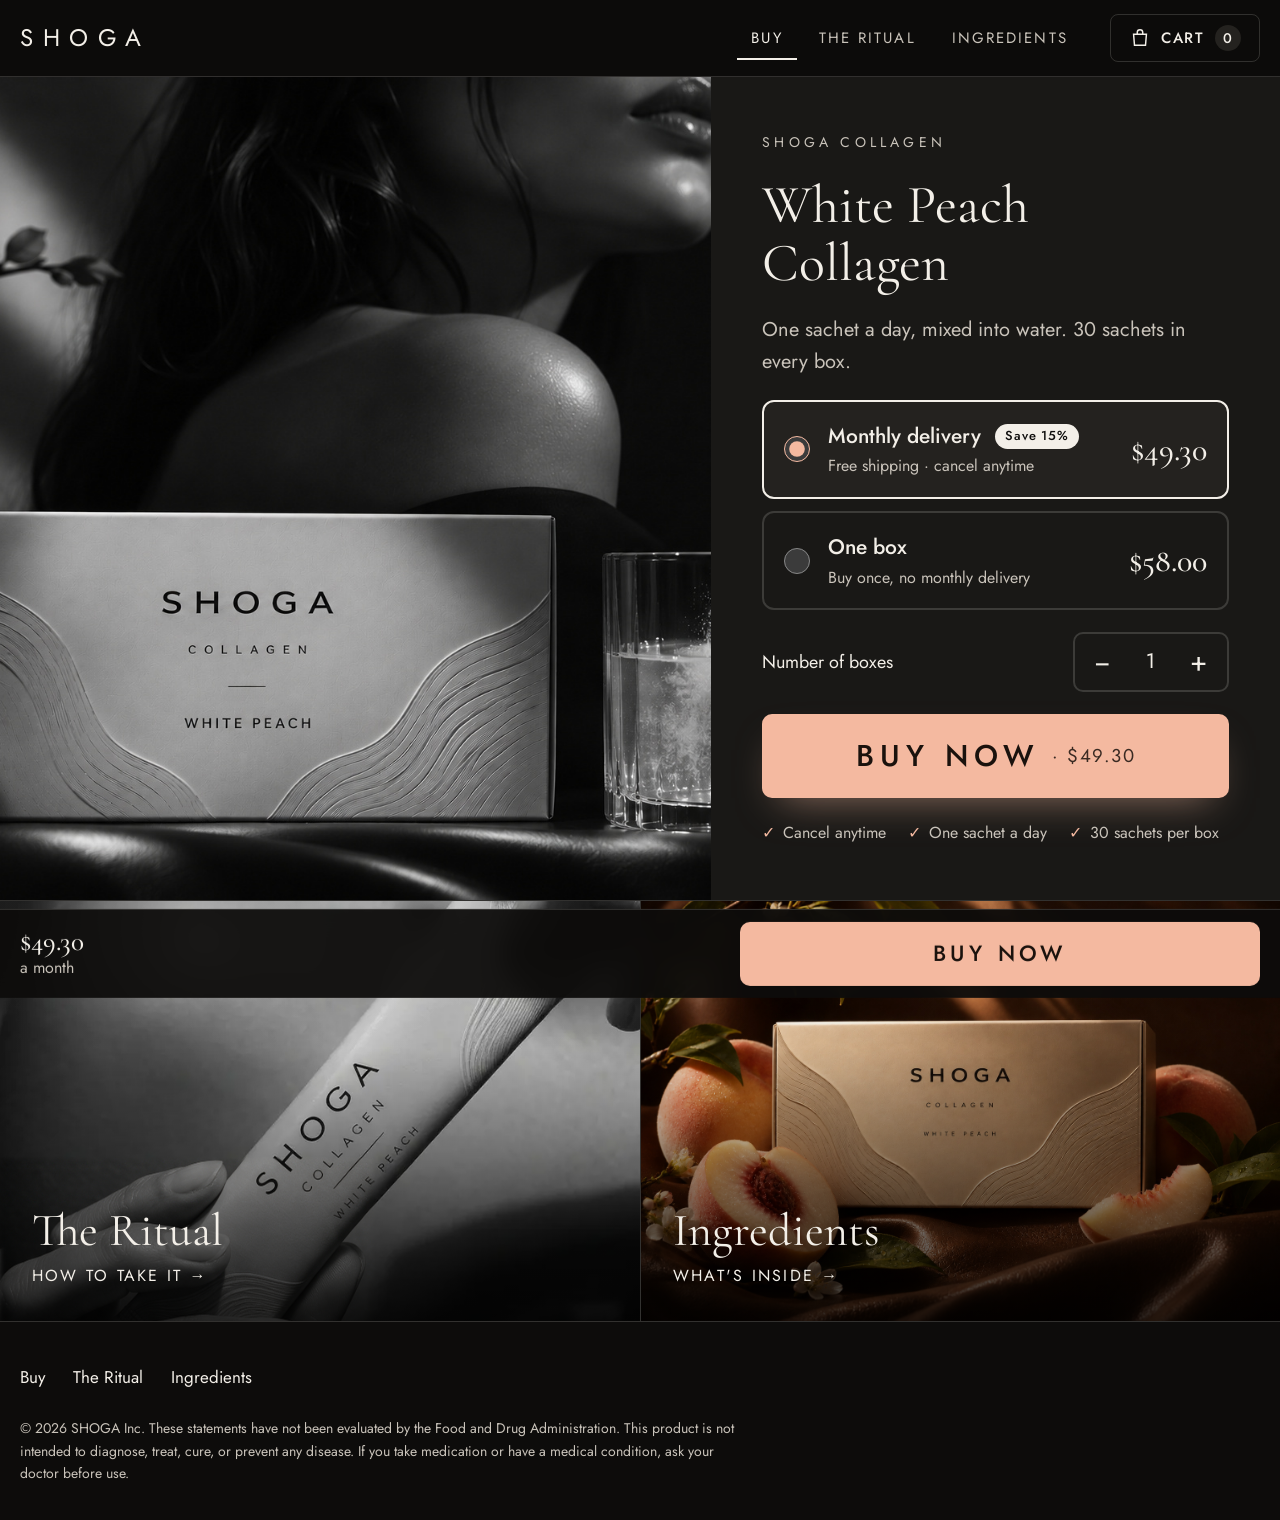
==== shoga-v3/index.html @ 7c143bdb "Add SHOGA v3: buy-first site for an older audience - First page is the Buy page: product photo, mont" ====
<!doctype html>
<html lang="en">
<head>
  <meta charset="utf-8" />
  <meta name="viewport" content="width=device-width, initial-scale=1, viewport-fit=cover" />
  <title>Buy SHOGA White Peach Collagen</title>
  <meta name="description" content="SHOGA White Peach Collagen. One sachet a day. Monthly delivery, cancel anytime." />
  <meta name="theme-color" content="#0d0c0b" />
  <link rel="preconnect" href="https://fonts.googleapis.com" />
  <link rel="preconnect" href="https://fonts.gstatic.com" crossorigin />
  <link href="https://fonts.googleapis.com/css2?family=Cormorant+Garamond:wght@400;500&family=Jost:wght@400;500&display=swap" rel="stylesheet" />
  <link rel="preload" as="image" href="assets/bw-pour.jpg" />
  <link rel="stylesheet" href="styles.css" />
</head>
<body data-page="buy">
  <a class="skip" href="#main">Skip to content</a>

  <header class="header">
    <a href="index.html" class="logo" aria-label="SHOGA, buy page">SHOGA</a>
    <nav class="nav" aria-label="Pages">
      <a href="index.html" aria-current="page">Buy</a>
      <a href="ritual.html">The Ritual</a>
      <a href="ingredients.html">Ingredients</a>
    </nav>
    <button class="cartbtn" type="button">
      <svg viewBox="0 0 24 24" fill="none" stroke="currentColor" stroke-width="1.6" aria-hidden="true"><path d="M5 8h14l-1 12H6L5 8z"/><path d="M9 8V6a3 3 0 0 1 6 0v2"/></svg>
      <span class="cartbtn__label">Cart</span><span class="cartbtn__n">0</span>
    </button>
  </header>
  <nav class="tabs" aria-label="Pages">
    <a href="index.html" aria-current="page">Buy</a>
    <a href="ritual.html">The Ritual</a>
    <a href="ingredients.html">Ingredients</a>
  </nav>

  <main id="main">
    <section class="buy" aria-labelledby="productTitle">
      <div class="buy__media">
        <img src="assets/bw-pour.jpg" alt="The SHOGA White Peach box beside a glass as a sachet of collagen is poured in" />
      </div>

      <div class="buy__panel">
        <p class="eyebrow">SHOGA Collagen</p>
        <h1 class="buy__title" id="productTitle">White Peach Collagen</h1>
        <p class="buy__sub">One sachet a day, mixed into water. 30 sachets in every box.</p>

        <fieldset class="choices">
          <legend class="sr-only">How would you like to buy?</legend>
          <label class="choice">
            <input type="radio" name="plan" value="sub" id="plan-sub" checked />
            <span><b>Monthly delivery <span class="tag">Save 15%</span></b><em>Free shipping · cancel anytime</em></span>
            <strong data-price-sub></strong>
          </label>
          <label class="choice">
            <input type="radio" name="plan" value="once" id="plan-once" />
            <span><b>One box</b><em>Buy once, no monthly delivery</em></span>
            <strong data-price-once></strong>
          </label>
        </fieldset>

        <div class="qtyrow">
          <span id="qtyLabel">Number of boxes</span>
          <div class="qty" role="group" aria-labelledby="qtyLabel">
            <button type="button" data-q="-1" aria-label="One fewer box">−</button>
            <output id="qty" aria-live="polite">1</output>
            <button type="button" data-q="1" aria-label="One more box">+</button>
          </div>
        </div>

        <button class="btn btn--buy" type="button" id="buyNow">Buy now <small data-total></small></button>

        <ul class="promise">
          <li>Cancel anytime</li>
          <li>One sachet a day</li>
          <li>30 sachets per box</li>
        </ul>
      </div>
    </section>

    <section class="doors" aria-label="Learn more">
      <a class="door" href="ritual.html">
        <img src="assets/bw-sachet.jpg" alt="" loading="lazy" />
        <h2>The Ritual</h2>
        <span>How to take it →</span>
      </a>
      <a class="door" href="ingredients.html">
        <img src="assets/peach-box.jpg" alt="" loading="lazy" />
        <h2>Ingredients</h2>
        <span>What's inside →</span>
      </a>
    </section>
  </main>

  <footer class="footer">
    <nav aria-label="Footer">
      <a href="index.html">Buy</a>
      <a href="ritual.html">The Ritual</a>
      <a href="ingredients.html">Ingredients</a>
    </nav>
    <p>© <span class="year"></span> SHOGA Inc. These statements have not been evaluated by the Food and Drug Administration. This product is not intended to diagnose, treat, cure, or prevent any disease. If you take medication or have a medical condition, ask your doctor before use.</p>
  </footer>

  <div class="buybar" aria-hidden="true">
    <span class="buybar__price"><b data-price-sub></b>a month</span>
    <button class="btn btn--buy" type="button" data-buy tabindex="-1">Buy now</button>
  </div>

  <div class="scrim" hidden></div>
  <aside class="cart" aria-label="Your cart" hidden>
    <div class="cart__head"><h2>Your cart</h2><button class="cart__close" type="button" aria-label="Close cart">×</button></div>
    <div class="cart__items"></div>
    <div class="cart__foot">
      <p class="cart__total"><span>Total</span><b data-subtotal>$0.00</b></p>
      <button class="btn btn--buy" type="button" id="checkout">Checkout</button>
      <button class="cart__keep" type="button">Keep shopping</button>
    </div>
  </aside>
  <div class="toast" role="status" aria-live="polite"></div>

  <script src="main.js"></script>
</body>
</html>
---- shoga-v3/styles.css ----
/* SHOGA v3
   Layout: the first page is the shop. Product photo beside one buy panel; one huge BUY button.
   Monochrome to match the black-and-white photography; white peach is reserved for buying. */
:root {
  color-scheme: dark;
  --black: #0d0c0b;       /* page */
  --char: #191816;        /* panels */
  --char-2: #24221f;      /* raised controls */
  --ivory: #f3efe8;       /* text, the box */
  --grey: #c9c3ba;        /* secondary text, still high contrast */
  --line: rgba(243, 239, 232, .16);
  --peach: #f4b9a0;       /* BUY and CHECKOUT only */
  --peach-hi: #f8cdb9;
  --on-peach: #1a120d;

  --sans: "Jost", "Helvetica Neue", Arial, sans-serif;
  --serif: "Cormorant Garamond", Georgia, "Times New Roman", serif;

  --pad: max(20px, env(safe-area-inset-left, 0px));
  --pad-r: max(20px, env(safe-area-inset-right, 0px));
  --ease: cubic-bezier(.22, 1, .36, 1);
}

*, *::before, *::after { box-sizing: border-box; }
html { -webkit-text-size-adjust: 100%; scroll-behavior: smooth; }
body { margin: 0; background: var(--black); color: var(--ivory); font: 400 19px/1.6 var(--sans); -webkit-font-smoothing: antialiased; }
body.lock { overflow: hidden; }
img, video { display: block; max-width: 100%; }
a { color: inherit; }
button { font: inherit; color: inherit; background: none; border: 0; padding: 0; cursor: pointer; }
h1, h2, h3 { font-family: var(--serif); font-weight: 400; line-height: 1.08; margin: 0; text-wrap: balance; }
p { margin: 0; }
:focus-visible { outline: 3px solid var(--peach); outline-offset: 3px; }
.sr-only { position: absolute; width: 1px; height: 1px; overflow: hidden; clip: rect(0 0 0 0); white-space: nowrap; }
.skip { position: absolute; left: 12px; top: -80px; z-index: 100; padding: 12px 18px; background: var(--ivory); color: var(--black); border-radius: 6px; }
.skip:focus { top: 12px; }
.eyebrow { font-size: 14px; letter-spacing: .3em; text-transform: uppercase; color: var(--grey); }

/* ---------- Header ---------- */
.header {
  position: sticky; top: 0; z-index: 40;
  display: flex; align-items: center; gap: 28px;
  padding: calc(14px + env(safe-area-inset-top, 0px)) var(--pad-r) 14px var(--pad);
  background: rgba(13, 12, 11, .9); -webkit-backdrop-filter: blur(12px); backdrop-filter: blur(12px);
  border-bottom: 1px solid var(--line);
}
.logo { font-size: 24px; letter-spacing: .4em; text-decoration: none; margin-right: auto; }
.nav { display: flex; gap: 8px; }
.nav a { padding: 10px 14px; border-radius: 6px; text-decoration: none; font-size: 15px; letter-spacing: .14em; text-transform: uppercase; color: var(--grey); }
.nav a:hover { color: var(--ivory); background: var(--char-2); }
.nav a[aria-current="page"] { color: var(--ivory); box-shadow: inset 0 -2px 0 var(--ivory); border-radius: 0; }

/* Cart / checkout button: always in the header */
.cartbtn {
  display: inline-flex; align-items: center; gap: 10px; min-height: 48px; padding: 0 18px;
  border: 1px solid var(--line); border-radius: 8px; font-size: 15px; font-weight: 500; letter-spacing: .12em; text-transform: uppercase;
}
.cartbtn svg { width: 22px; height: 22px; }
.cartbtn__n { min-width: 26px; height: 26px; padding: 0 7px; border-radius: 13px; background: var(--char-2); font-size: 14px; line-height: 26px; text-align: center; }
.cartbtn.is-full { background: var(--peach); color: var(--on-peach); border-color: var(--peach); }
.cartbtn.is-full .cartbtn__n { background: var(--on-peach); color: var(--peach); }

/* ---------- Buttons ---------- */
.btn { display: inline-flex; align-items: center; justify-content: center; gap: 12px; min-height: 60px; padding: 0 32px; border-radius: 10px; font-size: 17px; font-weight: 500; letter-spacing: .14em; text-transform: uppercase; text-decoration: none; transition: background .2s, transform .15s; }
.btn:active { transform: scale(.98); }
.btn--buy { width: 100%; min-height: 84px; background: var(--peach); color: var(--on-peach); font-size: clamp(24px, 2.4vw, 30px); letter-spacing: .2em; box-shadow: 0 18px 40px -18px rgba(244, 185, 160, .55); }
.btn--buy:hover { background: var(--peach-hi); }
.btn--buy small { font-size: .62em; letter-spacing: .08em; font-weight: 400; opacity: .85; }
.btn--ghost { border: 1px solid var(--ivory); color: var(--ivory); }
.btn--ghost:hover { background: var(--ivory); color: var(--black); }

/* ---------- Buy page ---------- */
.buy { display: grid; grid-template-columns: minmax(0, 1.25fr) minmax(380px, 1fr); min-height: calc(100vh - 77px); }
.buy__media { position: relative; background: #000; overflow: hidden; }
.buy__media img { width: 100%; height: 100%; object-fit: cover; }
.buy__panel { display: flex; flex-direction: column; justify-content: center; gap: 22px; padding: 40px clamp(24px, 4vw, 64px); background: var(--char); }
.buy__title { font-size: clamp(2.6rem, 4.2vw, 3.8rem); }
.buy__sub { font-size: 20px; color: var(--grey); }
.choices { border: 0; margin: 0; padding: 0; display: grid; gap: 12px; }
.choice { display: grid; grid-template-columns: 30px 1fr auto; align-items: center; gap: 14px; padding: 18px 20px; border: 2px solid var(--line); border-radius: 12px; cursor: pointer; transition: border-color .2s, background .2s; }
.choice:has(input:checked) { border-color: var(--ivory); background: var(--char-2); }
.choice input { width: 26px; height: 26px; margin: 0; accent-color: var(--peach); }
.choice b { display: block; font-size: 21px; font-weight: 500; }
.choice em { display: block; font-style: normal; font-size: 16px; color: var(--grey); }
.choice strong { font-family: var(--serif); font-weight: 500; font-size: 2rem; white-space: nowrap; }
.choice .tag { display: inline-block; margin-left: 8px; padding: 2px 10px; border-radius: 20px; background: var(--ivory); color: var(--black); font-size: 13px; font-weight: 500; letter-spacing: .06em; vertical-align: 3px; }
.qtyrow { display: flex; align-items: center; justify-content: space-between; font-size: 18px; }
.qty { display: inline-flex; align-items: center; border: 2px solid var(--line); border-radius: 10px; }
.qty button { width: 56px; height: 56px; font-size: 28px; }
.qty button:hover { background: var(--char-2); }
.qty output { min-width: 40px; text-align: center; font-size: 21px; font-variant-numeric: tabular-nums; }
.promise { list-style: none; margin: 0; padding: 0; display: flex; flex-wrap: wrap; gap: 10px 22px; font-size: 16px; color: var(--grey); }
.promise li::before { content: "✓"; color: var(--peach); margin-right: 8px; }

/* Two simple doors to the other pages */
.doors { display: grid; grid-template-columns: 1fr 1fr; border-top: 1px solid var(--line); }
.door { position: relative; display: grid; align-content: end; min-height: 420px; padding: 32px; overflow: hidden; text-decoration: none; isolation: isolate; }
.door img { position: absolute; inset: 0; z-index: -2; width: 100%; height: 100%; object-fit: cover; transition: transform 1.2s var(--ease); }
.door::after { content: ""; position: absolute; inset: 0; z-index: -1; background: linear-gradient(0deg, rgba(0,0,0,.8), rgba(0,0,0,.05) 65%); }
.door:hover img { transform: scale(1.04); }
.door h2 { font-size: clamp(2.2rem, 3.6vw, 3.2rem); }
.door span { margin-top: 8px; font-size: 16px; letter-spacing: .14em; text-transform: uppercase; }
.door + .door { border-left: 1px solid var(--line); }

/* ---------- Content pages ---------- */
.page-head { padding: clamp(48px, 7vw, 96px) var(--pad-r) clamp(32px, 4vw, 56px) var(--pad); text-align: center; }
.page-head h1 { font-size: clamp(3rem, 7vw, 5.6rem); }
.page-head p { margin: 18px auto 0; max-width: 32ch; font-size: 21px; color: var(--grey); }

.steps { list-style: none; margin: 0 auto; padding: 0 var(--pad-r) 0 var(--pad); max-width: 1180px; display: grid; grid-template-columns: repeat(3, 1fr); gap: 28px; }
.steps li { display: grid; gap: 16px; align-content: start; }
.steps img { width: 100%; aspect-ratio: 4 / 5; object-fit: cover; border-radius: 8px; filter: grayscale(1) contrast(1.05); }
.steps .n { display: grid; place-items: center; width: 48px; height: 48px; border-radius: 50%; background: var(--ivory); color: var(--black); font-size: 22px; font-weight: 500; }
.steps h2 { font-size: 2.4rem; }
.steps p { font-size: 19px; color: var(--grey); }

.film { margin: clamp(56px, 8vw, 110px) auto 0; padding: 0 var(--pad-r) 0 var(--pad); max-width: 1180px; }
.film__box { position: relative; overflow: hidden; border-radius: 10px; background: #000; aspect-ratio: 16 / 9; }
.film video { width: 100%; height: 100%; object-fit: cover; filter: grayscale(1) contrast(1.08); }
.film__sound { position: absolute; left: 16px; bottom: 16px; min-height: 52px; padding: 0 20px; border-radius: 8px; background: rgba(0,0,0,.65); font-size: 16px; letter-spacing: .1em; text-transform: uppercase; }
.film p { margin-top: 16px; text-align: center; font-size: 17px; color: var(--grey); }

.ingredients { list-style: none; margin: 0 auto; padding: 0 var(--pad-r) 0 var(--pad); max-width: 1180px; display: grid; grid-template-columns: repeat(3, 1fr); gap: 20px; }
.ingredients li { padding: 32px; border: 1px solid var(--line); border-radius: 12px; background: var(--char); }
.ingredients h2 { font-size: clamp(2.2rem, 3.2vw, 2.8rem); margin-bottom: 10px; }
.ingredients p { font-size: 19px; color: var(--grey); }
.ingredients .peach { display: grid; grid-template-columns: minmax(0, 1fr) minmax(0, 1fr); gap: 24px; align-items: center; grid-column: 1 / -1; padding: 0; overflow: hidden; }
.ingredients .peach img { width: 100%; height: 100%; min-height: 280px; object-fit: cover; }
.ingredients .peach div { padding: 32px 32px 32px 0; }
.facts { margin: 28px auto 0; padding: 0 var(--pad-r) 0 var(--pad); max-width: 1180px; display: flex; flex-wrap: wrap; justify-content: center; gap: 12px; list-style: none; }
.facts li { padding: 10px 20px; border: 1px solid var(--line); border-radius: 30px; font-size: 16px; color: var(--grey); }

.feature { margin: clamp(56px, 8vw, 110px) auto 0; padding: 0 var(--pad-r) 0 var(--pad); max-width: 1180px; display: grid; grid-template-columns: 1fr 1fr; gap: clamp(24px, 4vw, 64px); align-items: center; }
.feature img { width: 100%; border-radius: 10px; }
.feature h2 { font-size: clamp(2.4rem, 4vw, 3.4rem); margin-bottom: 16px; }
.feature p { font-size: 20px; color: var(--grey); }

/* Big BUY band at the end of every content page */
.buyband { margin-top: clamp(64px, 9vw, 120px); padding: clamp(48px, 6vw, 80px) var(--pad-r) clamp(48px, 6vw, 80px) var(--pad); background: var(--char); border-top: 1px solid var(--line); text-align: center; }
.buyband h2 { font-size: clamp(2.4rem, 5vw, 3.6rem); }
.buyband p { margin: 12px 0 28px; font-size: 20px; color: var(--grey); }
.buyband .btn--buy { max-width: 560px; }

/* ---------- Footer ---------- */
.footer { padding: 36px var(--pad-r) calc(36px + env(safe-area-inset-bottom, 0px)) var(--pad); border-top: 1px solid var(--line); display: grid; gap: 20px; }
.footer nav { display: flex; flex-wrap: wrap; gap: 8px 28px; }
.footer nav a { font-size: 17px; text-decoration: none; padding: 6px 0; }
.footer nav a:hover { text-decoration: underline; }
.footer p { font-size: 14px; line-height: 1.6; color: var(--grey); max-width: 90ch; }

/* ---------- Sticky BUY bar (content pages, and buy page once its button scrolls away) ---------- */
.buybar {
  position: fixed; left: 0; right: 0; bottom: 0; z-index: 35;
  display: flex; align-items: center; gap: 16px;
  padding: 12px var(--pad-r) calc(12px + env(safe-area-inset-bottom, 0px)) var(--pad);
  background: rgba(13, 12, 11, .94); -webkit-backdrop-filter: blur(12px); backdrop-filter: blur(12px);
  border-top: 1px solid var(--line);
  transform: translateY(110%); transition: transform .4s var(--ease);
}
.buybar.is-on { transform: none; }
.buybar__price { font-size: 16px; color: var(--grey); white-space: nowrap; }
.buybar__price b { display: block; font-family: var(--serif); font-weight: 500; font-size: 1.7rem; line-height: 1; color: var(--ivory); }
.buybar .btn--buy { min-height: 64px; font-size: 22px; flex: 1; max-width: 520px; margin-left: auto; box-shadow: none; }

/* ---------- Cart ---------- */
.scrim { position: fixed; inset: 0; z-index: 60; background: rgba(0, 0, 0, .65); opacity: 0; transition: opacity .3s; }
.scrim.is-on { opacity: 1; }
.cart {
  position: fixed; z-index: 70; top: 0; right: 0; bottom: 0; width: min(480px, 100%);
  display: flex; flex-direction: column; background: var(--ivory); color: var(--black);
  transform: translateX(100%); transition: transform .4s var(--ease); padding-bottom: env(safe-area-inset-bottom, 0px);
}
.cart.is-on { transform: none; }
.cart__head { display: flex; align-items: center; justify-content: space-between; padding: 22px 24px; border-bottom: 1px solid rgba(0,0,0,.12); }
.cart__head h2 { font-size: 2.2rem; }
.cart__close { width: 52px; height: 52px; border-radius: 10px; background: rgba(0,0,0,.06); font-size: 30px; line-height: 1; }
.cart__items { flex: 1; overflow-y: auto; padding: 8px 24px; overscroll-behavior: contain; }
.cart__empty { padding: 48px 0; text-align: center; font-size: 19px; color: #4a4540; }
.citem { display: grid; grid-template-columns: 80px 1fr; gap: 16px; padding: 20px 0; border-bottom: 1px solid rgba(0,0,0,.12); }
.citem img { width: 80px; height: 80px; object-fit: cover; border-radius: 6px; }
.citem b { display: block; font-size: 19px; font-weight: 500; }
.citem small { display: block; font-size: 16px; color: #4a4540; }
.citem__row { display: flex; align-items: center; justify-content: space-between; gap: 12px; margin-top: 10px; }
.citem .qty { border-color: rgba(0,0,0,.18); }
.citem .qty button { width: 46px; height: 46px; font-size: 22px; }
.citem .qty button:hover { background: rgba(0,0,0,.06); }
.citem .qty output { min-width: 30px; font-size: 19px; }
.citem__price { font-size: 20px; font-weight: 500; }
.citem__rm { min-height: 44px; font-size: 16px; text-decoration: underline; color: #4a4540; }
.upsell { width: 100%; margin: 14px 0; padding: 16px; border: 2px dashed #8a5a3c; border-radius: 10px; text-align: left; font-size: 17px; color: #6b3f26; }
.upsell:hover { background: rgba(138, 90, 60, .08); }
.cart__foot { display: grid; gap: 12px; padding: 20px 24px 24px; border-top: 1px solid rgba(0,0,0,.12); }
.cart__total { display: flex; justify-content: space-between; align-items: baseline; font-size: 20px; }
.cart__total b { font-family: var(--serif); font-weight: 500; font-size: 2.2rem; }
.cart .btn--buy { box-shadow: none; }
.cart__keep { min-height: 52px; font-size: 18px; text-decoration: underline; text-underline-offset: 4px; color: #4a4540; }

.toast { position: fixed; z-index: 90; left: 50%; bottom: calc(110px + env(safe-area-inset-bottom, 0px)); max-width: calc(100% - 32px); padding: 16px 22px; border-radius: 10px; background: var(--ivory); color: var(--black); font-size: 17px; transform: translate(-50%, 300%); visibility: hidden; transition: transform .4s var(--ease), visibility 0s .4s; }
.toast.is-on { transform: translate(-50%, 0); visibility: visible; transition: transform .4s var(--ease); }

/* ---------- Tablet ---------- */
@media (max-width: 1000px) {
  .buy { grid-template-columns: 1fr; min-height: 0; }
  .buy__media { aspect-ratio: 3 / 2; }
  .buy__panel { padding: 32px var(--pad-r) 40px var(--pad); }
  .steps { grid-template-columns: 1fr; max-width: 640px; gap: 48px; }
  .steps img { aspect-ratio: 4 / 3; }
  .feature { grid-template-columns: 1fr; }
}

/* ---------- Phone ---------- */
@media (max-width: 700px) {
  body { font-size: 18px; }
  .header { gap: 12px; padding-block: calc(10px + env(safe-area-inset-top, 0px)) 10px; }
  .logo { font-size: 20px; letter-spacing: .32em; }
  .nav { display: none; }
  .cartbtn { min-height: 46px; padding: 0 14px; font-size: 14px; }
  .cartbtn .cartbtn__label { display: none; }
  .cartbtn.is-full .cartbtn__label { display: inline; }
  .buy__media { aspect-ratio: auto; height: 34vh; min-height: 220px; }
  .buy__media img { object-position: 50% 30%; }
  .buy__panel { gap: 18px; padding-top: 24px; }
  .buy__title { font-size: 2.6rem; }
  .buy__sub { font-size: 18px; }
  .choice { grid-template-columns: 28px 1fr; padding: 16px; }
  .choice strong { grid-column: 2; font-size: 1.7rem; }
  .btn--buy { min-height: 76px; font-size: 24px; }
  .doors { grid-template-columns: 1fr; }
  .door { min-height: 300px; padding: 24px var(--pad-r) 24px var(--pad); }
  .door + .door { border-left: 0; border-top: 1px solid var(--line); }
  .ingredients { grid-template-columns: 1fr; }
  .ingredients li { padding: 24px; }
  .ingredients .peach { grid-template-columns: 1fr; }
  .ingredients .peach div { padding: 0 24px 24px; }
  .buybar__price { font-size: 14px; }
  .buybar .btn--buy { min-height: 60px; font-size: 20px; }
  .footer { padding-bottom: calc(120px + env(safe-area-inset-bottom, 0px)); }
}

/* Mobile page tabs under the header (Buy · The Ritual · Ingredients) */
.tabs { display: none; position: sticky; top: var(--hdr-h, 70px); z-index: 39; background: var(--black); border-bottom: 1px solid var(--line); }
.tabs a { flex: 1; padding: 14px 6px; text-align: center; text-decoration: none; font-size: 15px; letter-spacing: .08em; text-transform: uppercase; color: var(--grey); }
.tabs a[aria-current="page"] { color: var(--ivory); box-shadow: inset 0 -3px 0 var(--ivory); }
@media (max-width: 700px) { .tabs { display: flex; } }
@media (max-width: 1000px) { .ingredients { grid-template-columns: 1fr; } }

@media (prefers-reduced-motion: reduce) {
  *, *::before, *::after { transition-duration: .01ms !important; animation: none !important; }
  html { scroll-behavior: auto; }
}
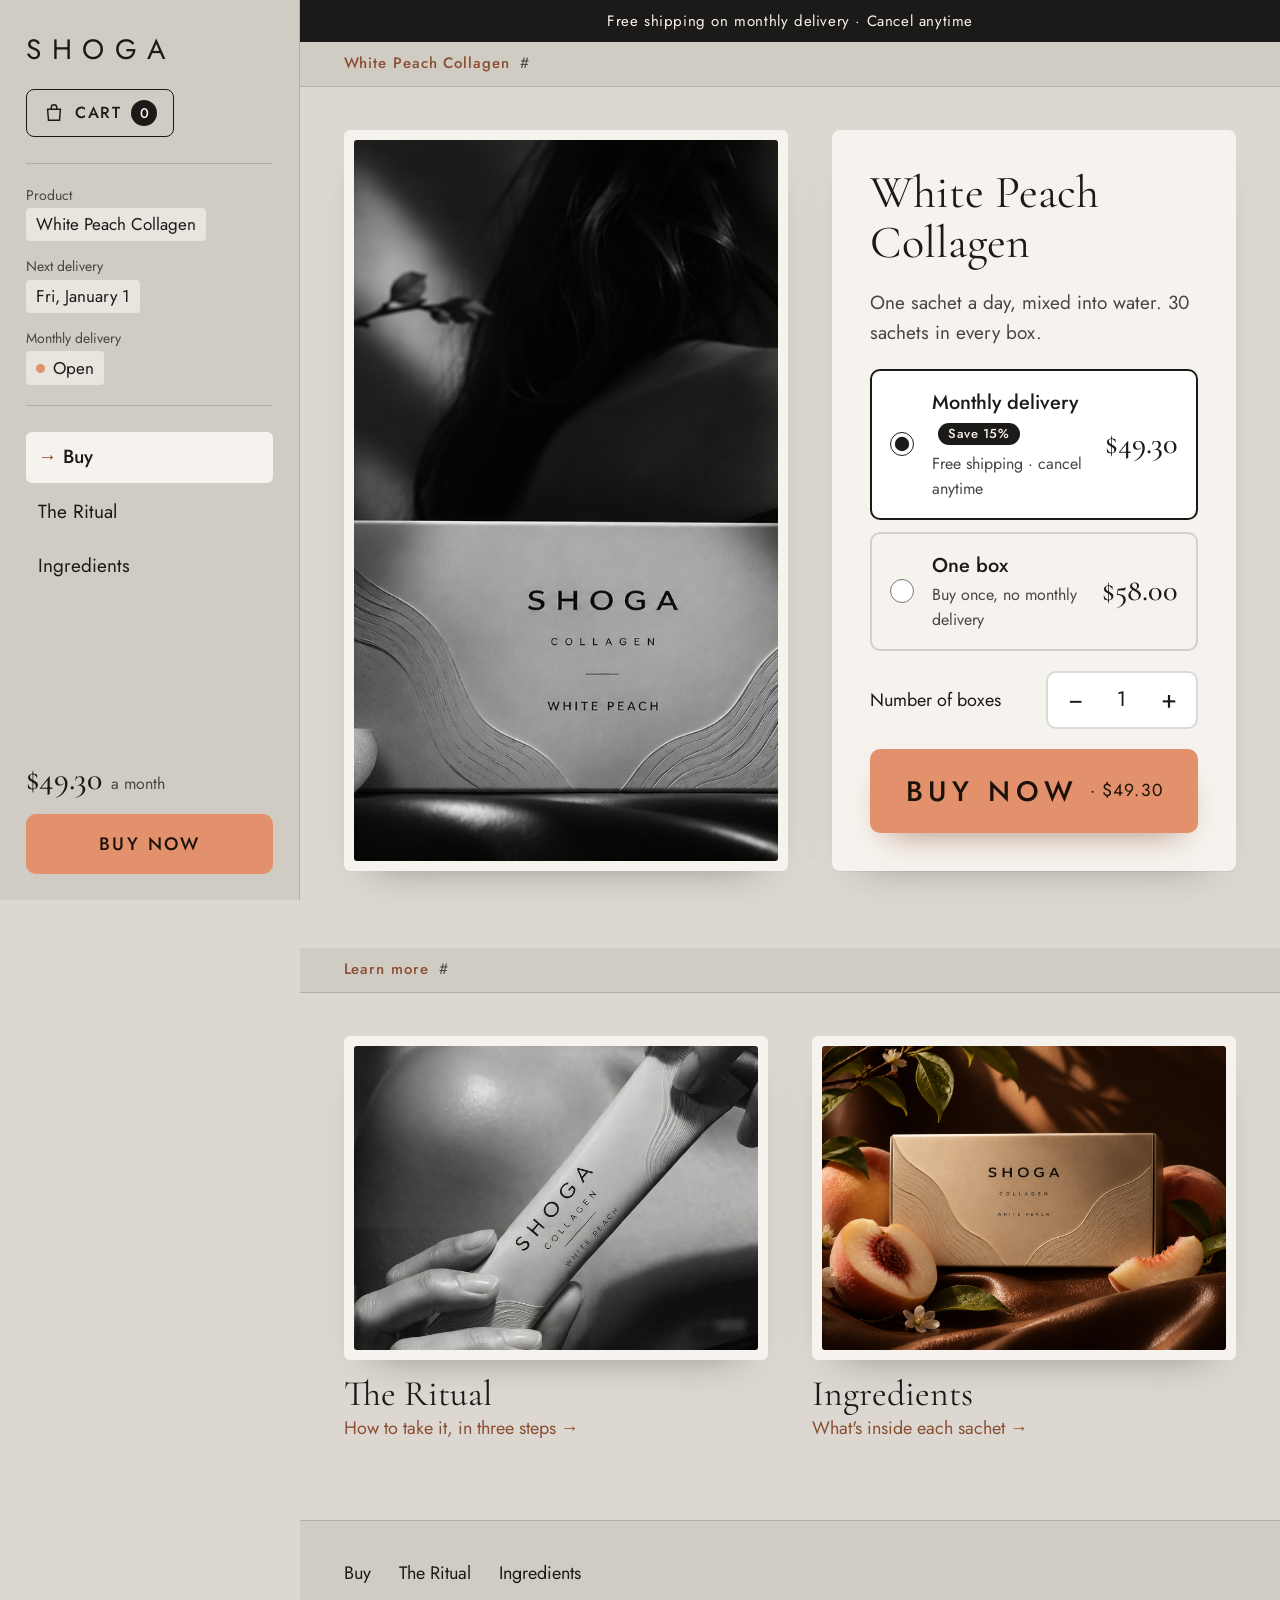
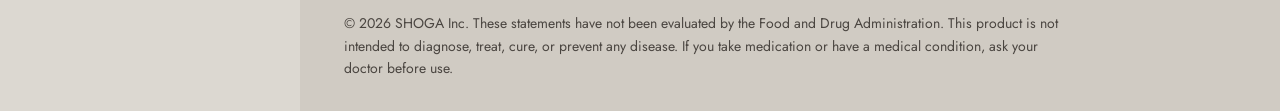
==== commit 062bf625: "v3: ledger-style layout with a status sidebar Restyle the buy-first site after the ffern-style refer" ====
--- a/shoga-v3/index.html
+++ b/shoga-v3/index.html
@@ -5,100 +5,113 @@
   <meta name="viewport" content="width=device-width, initial-scale=1, viewport-fit=cover" />
   <title>Buy SHOGA White Peach Collagen</title>
   <meta name="description" content="SHOGA White Peach Collagen. One sachet a day. Monthly delivery, cancel anytime." />
-  <meta name="theme-color" content="#0d0c0b" />
+  <meta name="theme-color" content="#d1ccc4" />
   <link rel="preconnect" href="https://fonts.googleapis.com" />
   <link rel="preconnect" href="https://fonts.gstatic.com" crossorigin />
-  <link href="https://fonts.googleapis.com/css2?family=Cormorant+Garamond:wght@400;500&family=Jost:wght@400;500&display=swap" rel="stylesheet" />
+  <link href="https://fonts.googleapis.com/css2?family=Cormorant+Garamond:ital,wght@0,400;0,500;1,400&family=Jost:wght@400;500&display=swap" rel="stylesheet" />
   <link rel="preload" as="image" href="assets/bw-pour.jpg" />
   <link rel="stylesheet" href="styles.css" />
 </head>
 <body data-page="buy">
   <a class="skip" href="#main">Skip to content</a>
-
-  <header class="header">
-    <a href="index.html" class="logo" aria-label="SHOGA, buy page">SHOGA</a>
-    <nav class="nav" aria-label="Pages">
-      <a href="index.html" aria-current="page">Buy</a>
-      <a href="ritual.html">The Ritual</a>
-      <a href="ingredients.html">Ingredients</a>
-    </nav>
-    <button class="cartbtn" type="button">
-      <svg viewBox="0 0 24 24" fill="none" stroke="currentColor" stroke-width="1.6" aria-hidden="true"><path d="M5 8h14l-1 12H6L5 8z"/><path d="M9 8V6a3 3 0 0 1 6 0v2"/></svg>
-      <span class="cartbtn__label">Cart</span><span class="cartbtn__n">0</span>
-    </button>
-  </header>
-  <nav class="tabs" aria-label="Pages">
-    <a href="index.html" aria-current="page">Buy</a>
-    <a href="ritual.html">The Ritual</a>
-    <a href="ingredients.html">Ingredients</a>
-  </nav>
-
-  <main id="main">
-    <section class="buy" aria-labelledby="productTitle">
-      <div class="buy__media">
-        <img src="assets/bw-pour.jpg" alt="The SHOGA White Peach box beside a glass as a sachet of collagen is poured in" />
+  <div class="frame">
+    <!-- Sidebar (desktop) / top bar (phones) -->
+    <aside class="side">
+      <div class="side__top">
+        <a href="index.html" class="logo" aria-label="SHOGA, buy page">SHOGA</a>
+        <button class="cartbtn" type="button">
+          <svg viewBox="0 0 24 24" fill="none" stroke="currentColor" stroke-width="1.6" aria-hidden="true"><path d="M5 8h14l-1 12H6L5 8z"/><path d="M9 8V6a3 3 0 0 1 6 0v2"/></svg>
+          <span class="cartbtn__label">Cart</span><span class="cartbtn__n">0</span>
+        </button>
       </div>
 
-      <div class="buy__panel">
-        <p class="eyebrow">SHOGA Collagen</p>
-        <h1 class="buy__title" id="productTitle">White Peach Collagen</h1>
-        <p class="buy__sub">One sachet a day, mixed into water. 30 sachets in every box.</p>
+      <dl class="status">
+        <div class="status__product"><dt>Product</dt><dd>White Peach Collagen</dd></div>
+        <div><dt>Next delivery</dt><dd class="next-ship">—</dd></div>
+        <div class="status__open"><dt>Monthly delivery</dt><dd><span class="open"><i></i>Open</span></dd></div>
+      </dl>
 
-        <fieldset class="choices">
-          <legend class="sr-only">How would you like to buy?</legend>
-          <label class="choice">
-            <input type="radio" name="plan" value="sub" id="plan-sub" checked />
-            <span><b>Monthly delivery <span class="tag">Save 15%</span></b><em>Free shipping · cancel anytime</em></span>
-            <strong data-price-sub></strong>
-          </label>
-          <label class="choice">
-            <input type="radio" name="plan" value="once" id="plan-once" />
-            <span><b>One box</b><em>Buy once, no monthly delivery</em></span>
-            <strong data-price-once></strong>
-          </label>
-        </fieldset>
+      <nav class="nav" aria-label="Pages">
+        <a href="index.html" aria-current="page">Buy</a>
+        <a href="ritual.html">The Ritual</a>
+        <a href="ingredients.html">Ingredients</a>
+      </nav>
 
-        <div class="qtyrow">
-          <span id="qtyLabel">Number of boxes</span>
-          <div class="qty" role="group" aria-labelledby="qtyLabel">
-            <button type="button" data-q="-1" aria-label="One fewer box">−</button>
-            <output id="qty" aria-live="polite">1</output>
-            <button type="button" data-q="1" aria-label="One more box">+</button>
+      <div class="side__buy">
+        <p class="side__price"><b data-price-sub></b> a month</p>
+        <button class="btn btn--buy" type="button" data-buy>Buy now</button>
+      </div>
+    </aside>
+
+    <div class="col">
+      <p class="notice">Free shipping on monthly delivery · Cancel anytime</p>
+      <nav class="tabs" aria-label="Pages">
+        <a href="index.html" aria-current="page">Buy</a>
+        <a href="ritual.html">The Ritual</a>
+        <a href="ingredients.html">Ingredients</a>
+      </nav>
+
+      <main id="main">
+        <h2 class="label"><span>White Peach Collagen</span><span class="label__hash" aria-hidden="true">#</span></h2>
+        <section class="buy" aria-labelledby="productTitle">
+          <figure class="frame-img buy__media">
+            <img src="assets/bw-pour.jpg" alt="The SHOGA White Peach box beside a glass as a sachet of collagen is poured in" />
+          </figure>
+
+          <div class="card buy__card">
+            <h1 class="buy__title" id="productTitle">White Peach Collagen</h1>
+            <p class="buy__sub">One sachet a day, mixed into water. 30 sachets in every box.</p>
+
+            <fieldset class="choices">
+              <legend class="sr-only">How would you like to buy?</legend>
+              <label class="choice">
+                <input type="radio" name="plan" value="sub" id="plan-sub" checked />
+                <span><b>Monthly delivery <span class="tag">Save 15%</span></b><em>Free shipping · cancel anytime</em></span>
+                <strong data-price-sub></strong>
+              </label>
+              <label class="choice">
+                <input type="radio" name="plan" value="once" id="plan-once" />
+                <span><b>One box</b><em>Buy once, no monthly delivery</em></span>
+                <strong data-price-once></strong>
+              </label>
+            </fieldset>
+
+            <div class="qtyrow">
+              <span id="qtyLabel">Number of boxes</span>
+              <div class="qty" role="group" aria-labelledby="qtyLabel">
+                <button type="button" data-q="-1" aria-label="One fewer box">−</button>
+                <output id="qty" aria-live="polite">1</output>
+                <button type="button" data-q="1" aria-label="One more box">+</button>
+              </div>
+            </div>
+
+            <button class="btn btn--buy btn--huge" type="button" id="buyNow">Buy now <small data-total></small></button>
           </div>
-        </div>
+        </section>
 
-        <button class="btn btn--buy" type="button" id="buyNow">Buy now <small data-total></small></button>
+        <h2 class="label"><span>Learn more</span><span class="label__hash" aria-hidden="true">#</span></h2>
+        <section class="doors" aria-label="Learn more">
+          <a class="door" href="ritual.html">
+            <figure class="frame-img"><img src="assets/bw-sachet.jpg" alt="" loading="lazy" /></figure>
+            <span class="door__text"><b>The Ritual</b><em>How to take it, in three steps →</em></span>
+          </a>
+          <a class="door" href="ingredients.html">
+            <figure class="frame-img"><img src="assets/peach-box.jpg" alt="" loading="lazy" /></figure>
+            <span class="door__text"><b>Ingredients</b><em>What's inside each sachet →</em></span>
+          </a>
+        </section>
+      </main>
 
-        <ul class="promise">
-          <li>Cancel anytime</li>
-          <li>One sachet a day</li>
-          <li>30 sachets per box</li>
-        </ul>
-      </div>
-    </section>
-
-    <section class="doors" aria-label="Learn more">
-      <a class="door" href="ritual.html">
-        <img src="assets/bw-sachet.jpg" alt="" loading="lazy" />
-        <h2>The Ritual</h2>
-        <span>How to take it →</span>
-      </a>
-      <a class="door" href="ingredients.html">
-        <img src="assets/peach-box.jpg" alt="" loading="lazy" />
-        <h2>Ingredients</h2>
-        <span>What's inside →</span>
-      </a>
-    </section>
-  </main>
-
-  <footer class="footer">
-    <nav aria-label="Footer">
-      <a href="index.html">Buy</a>
-      <a href="ritual.html">The Ritual</a>
-      <a href="ingredients.html">Ingredients</a>
-    </nav>
-    <p>© <span class="year"></span> SHOGA Inc. These statements have not been evaluated by the Food and Drug Administration. This product is not intended to diagnose, treat, cure, or prevent any disease. If you take medication or have a medical condition, ask your doctor before use.</p>
-  </footer>
+      <footer class="footer">
+        <nav aria-label="Footer">
+          <a href="index.html">Buy</a>
+          <a href="ritual.html">The Ritual</a>
+          <a href="ingredients.html">Ingredients</a>
+        </nav>
+        <p>© <span class="year"></span> SHOGA Inc. These statements have not been evaluated by the Food and Drug Administration. This product is not intended to diagnose, treat, cure, or prevent any disease. If you take medication or have a medical condition, ask your doctor before use.</p>
+      </footer>
+    </div>
+  </div>
 
   <div class="buybar" aria-hidden="true">
     <span class="buybar__price"><b data-price-sub></b>a month</span>
@@ -111,7 +124,7 @@
     <div class="cart__items"></div>
     <div class="cart__foot">
       <p class="cart__total"><span>Total</span><b data-subtotal>$0.00</b></p>
-      <button class="btn btn--buy" type="button" id="checkout">Checkout</button>
+      <button class="btn btn--buy btn--huge" type="button" id="checkout">Checkout</button>
       <button class="cart__keep" type="button">Keep shopping</button>
     </div>
   </aside>
--- a/shoga-v3/styles.css
+++ b/shoga-v3/styles.css
@@ -1,21 +1,25 @@
 /* SHOGA v3
-   Layout: the first page is the shop. Product photo beside one buy panel; one huge BUY button.
-   Monochrome to match the black-and-white photography; white peach is reserved for buying. */
+   Layout: a fixed status sidebar beside one column of labelled sections (a ledger),
+   cream cards and framed black-and-white photographs on stone.
+   Built for an older audience: large type, strong contrast, one big BUY button. */
 :root {
-  color-scheme: dark;
-  --black: #0d0c0b;       /* page */
-  --char: #191816;        /* panels */
-  --char-2: #24221f;      /* raised controls */
-  --ivory: #f3efe8;       /* text, the box */
-  --grey: #c9c3ba;        /* secondary text, still high contrast */
-  --line: rgba(243, 239, 232, .16);
-  --peach: #f4b9a0;       /* BUY and CHECKOUT only */
-  --peach-hi: #f8cdb9;
-  --on-peach: #1a120d;
+  color-scheme: light;
+  --stone: #dcd8d1;       /* page */
+  --stone-2: #d0cbc3;     /* sidebar, label bands */
+  --card: #f6f3ee;        /* cards and photo frames */
+  --ink: #1c1a18;
+  --ink-soft: #4a4540;    /* secondary text, still high contrast */
+  --line: rgba(28, 26, 24, .16);
+  --buy: #e2916c;         /* white peach, deepened: BUY and CHECKOUT only */
+  --buy-hi: #e9a585;
+  --on-buy: #1d1209;
+  --accent: #8a4f33;      /* small accent text */
 
   --sans: "Jost", "Helvetica Neue", Arial, sans-serif;
   --serif: "Cormorant Garamond", Georgia, "Times New Roman", serif;
 
+  --side: 300px;
+  --gut: clamp(20px, 3.4vw, 48px);
   --pad: max(20px, env(safe-area-inset-left, 0px));
   --pad-r: max(20px, env(safe-area-inset-right, 0px));
   --ease: cubic-bezier(.22, 1, .36, 1);
@@ -23,226 +27,250 @@
 
 *, *::before, *::after { box-sizing: border-box; }
 html { -webkit-text-size-adjust: 100%; scroll-behavior: smooth; }
-body { margin: 0; background: var(--black); color: var(--ivory); font: 400 19px/1.6 var(--sans); -webkit-font-smoothing: antialiased; }
+body { margin: 0; background: var(--stone); color: var(--ink); font: 400 19px/1.6 var(--sans); -webkit-font-smoothing: antialiased; }
 body.lock { overflow: hidden; }
 img, video { display: block; max-width: 100%; }
 a { color: inherit; }
 button { font: inherit; color: inherit; background: none; border: 0; padding: 0; cursor: pointer; }
 h1, h2, h3 { font-family: var(--serif); font-weight: 400; line-height: 1.08; margin: 0; text-wrap: balance; }
 p { margin: 0; }
-:focus-visible { outline: 3px solid var(--peach); outline-offset: 3px; }
+figure { margin: 0; }
+:focus-visible { outline: 3px solid var(--accent); outline-offset: 3px; }
 .sr-only { position: absolute; width: 1px; height: 1px; overflow: hidden; clip: rect(0 0 0 0); white-space: nowrap; }
-.skip { position: absolute; left: 12px; top: -80px; z-index: 100; padding: 12px 18px; background: var(--ivory); color: var(--black); border-radius: 6px; }
+.skip { position: absolute; left: 12px; top: -80px; z-index: 100; padding: 12px 18px; background: var(--ink); color: var(--card); border-radius: 6px; }
 .skip:focus { top: 12px; }
-.eyebrow { font-size: 14px; letter-spacing: .3em; text-transform: uppercase; color: var(--grey); }
-
-/* ---------- Header ---------- */
-.header {
-  position: sticky; top: 0; z-index: 40;
-  display: flex; align-items: center; gap: 28px;
-  padding: calc(14px + env(safe-area-inset-top, 0px)) var(--pad-r) 14px var(--pad);
-  background: rgba(13, 12, 11, .9); -webkit-backdrop-filter: blur(12px); backdrop-filter: blur(12px);
-  border-bottom: 1px solid var(--line);
-}
-.logo { font-size: 24px; letter-spacing: .4em; text-decoration: none; margin-right: auto; }
-.nav { display: flex; gap: 8px; }
-.nav a { padding: 10px 14px; border-radius: 6px; text-decoration: none; font-size: 15px; letter-spacing: .14em; text-transform: uppercase; color: var(--grey); }
-.nav a:hover { color: var(--ivory); background: var(--char-2); }
-.nav a[aria-current="page"] { color: var(--ivory); box-shadow: inset 0 -2px 0 var(--ivory); border-radius: 0; }
-
-/* Cart / checkout button: always in the header */
+
+.notice { margin: 0; padding: 9px var(--pad-r) 9px var(--pad); text-align: center; font-size: 15px; letter-spacing: .04em; background: var(--ink); color: var(--card); }
+
+/* ---------- Frame: sidebar + column ---------- */
+.frame { display: grid; grid-template-columns: var(--side) minmax(0, 1fr); align-items: start; }
+.col { min-width: 0; }
+
+/* ---------- Sidebar ---------- */
+.side {
+  position: sticky; top: 0; height: 100vh; height: 100dvh; overflow-y: auto;
+  display: flex; flex-direction: column; gap: 26px;
+  padding: 28px 26px 26px max(26px, env(safe-area-inset-left, 0px));
+  background: var(--stone-2); border-right: 1px solid var(--line);
+}
+.side__top { display: flex; flex-direction: column; align-items: flex-start; gap: 16px; }
+.logo { font-size: 28px; letter-spacing: .38em; text-decoration: none; }
+
 .cartbtn {
-  display: inline-flex; align-items: center; gap: 10px; min-height: 48px; padding: 0 18px;
-  border: 1px solid var(--line); border-radius: 8px; font-size: 15px; font-weight: 500; letter-spacing: .12em; text-transform: uppercase;
+  display: inline-flex; align-items: center; gap: 10px; min-height: 48px; padding: 0 16px;
+  border: 1.5px solid var(--ink); border-radius: 8px; font-size: 16px; font-weight: 500; letter-spacing: .1em; text-transform: uppercase;
 }
 .cartbtn svg { width: 22px; height: 22px; }
-.cartbtn__n { min-width: 26px; height: 26px; padding: 0 7px; border-radius: 13px; background: var(--char-2); font-size: 14px; line-height: 26px; text-align: center; }
-.cartbtn.is-full { background: var(--peach); color: var(--on-peach); border-color: var(--peach); }
-.cartbtn.is-full .cartbtn__n { background: var(--on-peach); color: var(--peach); }
+.cartbtn__n { min-width: 26px; height: 26px; padding: 0 7px; border-radius: 13px; background: var(--ink); color: var(--card); font-size: 14px; line-height: 26px; text-align: center; letter-spacing: 0; }
+.cartbtn.is-full { background: var(--buy); border-color: var(--buy); color: var(--on-buy); }
+
+.status { margin: 0; display: grid; gap: 14px; padding: 20px 0; border-block: 1px solid var(--line); }
+.status dt { font-size: 14px; color: var(--ink-soft); }
+.status dd { margin: 2px 0 0; display: inline-block; padding: 3px 10px; background: rgba(246, 243, 238, .65); border-radius: 4px; font-size: 17px; }
+.open { display: inline-flex; align-items: center; gap: 8px; }
+.open i { width: 9px; height: 9px; border-radius: 50%; background: var(--buy); }
+
+.nav { display: grid; gap: 4px; }
+.nav a { padding: 10px 12px; border-radius: 6px; text-decoration: none; font-size: 19px; }
+.nav a:hover { background: rgba(246, 243, 238, .6); }
+.nav a[aria-current="page"] { background: var(--card); font-weight: 500; }
+.nav a[aria-current="page"]::before { content: "→ "; color: var(--accent); }
+
+.side__buy { margin-top: auto; display: grid; gap: 10px; }
+.side__price { font-size: 16px; color: var(--ink-soft); }
+.side__price b { font-family: var(--serif); font-weight: 500; font-size: 2rem; color: var(--ink); margin-right: 4px; }
 
 /* ---------- Buttons ---------- */
-.btn { display: inline-flex; align-items: center; justify-content: center; gap: 12px; min-height: 60px; padding: 0 32px; border-radius: 10px; font-size: 17px; font-weight: 500; letter-spacing: .14em; text-transform: uppercase; text-decoration: none; transition: background .2s, transform .15s; }
+.btn { display: inline-flex; align-items: center; justify-content: center; gap: 12px; min-height: 60px; padding: 0 28px; border-radius: 10px; font-size: 18px; font-weight: 500; letter-spacing: .14em; text-transform: uppercase; text-decoration: none; transition: background .2s, transform .15s; }
 .btn:active { transform: scale(.98); }
-.btn--buy { width: 100%; min-height: 84px; background: var(--peach); color: var(--on-peach); font-size: clamp(24px, 2.4vw, 30px); letter-spacing: .2em; box-shadow: 0 18px 40px -18px rgba(244, 185, 160, .55); }
-.btn--buy:hover { background: var(--peach-hi); }
-.btn--buy small { font-size: .62em; letter-spacing: .08em; font-weight: 400; opacity: .85; }
-.btn--ghost { border: 1px solid var(--ivory); color: var(--ivory); }
-.btn--ghost:hover { background: var(--ivory); color: var(--black); }
+.btn--buy { width: 100%; background: var(--buy); color: var(--on-buy); }
+.btn--buy:hover { background: var(--buy-hi); }
+.btn--huge { min-height: 84px; font-size: clamp(24px, 2.2vw, 30px); letter-spacing: .2em; box-shadow: 0 16px 34px -18px rgba(138, 79, 51, .7); }
+.btn--buy small { font-size: .62em; letter-spacing: .06em; font-weight: 400; }
+
+/* ---------- Labelled sections ---------- */
+.label {
+  position: sticky; top: 0; z-index: 5; display: flex; gap: 10px;
+  margin: 0 0 var(--gut); padding: 12px var(--gut);
+  background: var(--stone-2); border-bottom: 1px solid var(--line);
+  font: 500 15px/1.3 var(--sans); letter-spacing: .06em; color: var(--accent);
+}
+.label + * { margin-top: 0; }
+.label__hash { color: var(--ink-soft); font-weight: 400; }
+main > section, main > ol, main > header { margin-inline: var(--gut); }
+main > section, main > ol { margin-bottom: clamp(48px, 6vw, 88px); }
+
+.card { background: var(--card); border-radius: 8px; box-shadow: 0 1px 0 rgba(28,26,24,.05), 0 20px 40px -32px rgba(28,26,24,.5); }
+.frame-img { padding: 10px; background: var(--card); border-radius: 6px; box-shadow: 0 20px 40px -30px rgba(28,26,24,.55); }
+.frame-img img { width: 100%; height: 100%; object-fit: cover; border-radius: 3px; }
 
 /* ---------- Buy page ---------- */
-.buy { display: grid; grid-template-columns: minmax(0, 1.25fr) minmax(380px, 1fr); min-height: calc(100vh - 77px); }
-.buy__media { position: relative; background: #000; overflow: hidden; }
-.buy__media img { width: 100%; height: 100%; object-fit: cover; }
-.buy__panel { display: flex; flex-direction: column; justify-content: center; gap: 22px; padding: 40px clamp(24px, 4vw, 64px); background: var(--char); }
-.buy__title { font-size: clamp(2.6rem, 4.2vw, 3.8rem); }
-.buy__sub { font-size: 20px; color: var(--grey); }
+.buy { display: grid; grid-template-columns: minmax(0, 1.1fr) minmax(360px, 1fr); gap: var(--gut); align-items: stretch; }
+.buy__media img { aspect-ratio: auto; min-height: 100%; object-position: 30% 50%; }
+.buy__card { display: flex; flex-direction: column; gap: 20px; padding: clamp(24px, 3vw, 40px); }
+.buy__title { font-size: clamp(2.5rem, 3.6vw, 3.4rem); }
+.buy__sub { font-size: 19px; color: var(--ink-soft); }
 .choices { border: 0; margin: 0; padding: 0; display: grid; gap: 12px; }
-.choice { display: grid; grid-template-columns: 30px 1fr auto; align-items: center; gap: 14px; padding: 18px 20px; border: 2px solid var(--line); border-radius: 12px; cursor: pointer; transition: border-color .2s, background .2s; }
-.choice:has(input:checked) { border-color: var(--ivory); background: var(--char-2); }
-.choice input { width: 26px; height: 26px; margin: 0; accent-color: var(--peach); }
-.choice b { display: block; font-size: 21px; font-weight: 500; }
-.choice em { display: block; font-style: normal; font-size: 16px; color: var(--grey); }
-.choice strong { font-family: var(--serif); font-weight: 500; font-size: 2rem; white-space: nowrap; }
-.choice .tag { display: inline-block; margin-left: 8px; padding: 2px 10px; border-radius: 20px; background: var(--ivory); color: var(--black); font-size: 13px; font-weight: 500; letter-spacing: .06em; vertical-align: 3px; }
+.choice { display: grid; grid-template-columns: 28px 1fr auto; align-items: center; gap: 14px; padding: 16px 18px; border: 2px solid var(--line); border-radius: 10px; cursor: pointer; transition: border-color .2s, background .2s; }
+.choice:has(input:checked) { border-color: var(--ink); background: #fff; }
+.choice input { width: 24px; height: 24px; margin: 0; accent-color: var(--ink); }
+.choice b { display: block; font-size: 20px; font-weight: 500; }
+.choice em { display: block; font-style: normal; font-size: 16px; color: var(--ink-soft); }
+.choice strong { font-family: var(--serif); font-weight: 500; font-size: 1.9rem; white-space: nowrap; }
+.tag { display: inline-block; margin-left: 6px; padding: 1px 10px; border-radius: 20px; background: var(--ink); color: var(--card); font-size: 13px; font-weight: 500; letter-spacing: .04em; vertical-align: 3px; }
 .qtyrow { display: flex; align-items: center; justify-content: space-between; font-size: 18px; }
-.qty { display: inline-flex; align-items: center; border: 2px solid var(--line); border-radius: 10px; }
-.qty button { width: 56px; height: 56px; font-size: 28px; }
-.qty button:hover { background: var(--char-2); }
+.qty { display: inline-flex; align-items: center; border: 2px solid var(--line); border-radius: 10px; background: #fff; }
+.qty button { width: 54px; height: 54px; font-size: 26px; }
+.qty button:hover { background: rgba(28,26,24,.06); }
 .qty output { min-width: 40px; text-align: center; font-size: 21px; font-variant-numeric: tabular-nums; }
-.promise { list-style: none; margin: 0; padding: 0; display: flex; flex-wrap: wrap; gap: 10px 22px; font-size: 16px; color: var(--grey); }
-.promise li::before { content: "✓"; color: var(--peach); margin-right: 8px; }
-
-/* Two simple doors to the other pages */
-.doors { display: grid; grid-template-columns: 1fr 1fr; border-top: 1px solid var(--line); }
-.door { position: relative; display: grid; align-content: end; min-height: 420px; padding: 32px; overflow: hidden; text-decoration: none; isolation: isolate; }
-.door img { position: absolute; inset: 0; z-index: -2; width: 100%; height: 100%; object-fit: cover; transition: transform 1.2s var(--ease); }
-.door::after { content: ""; position: absolute; inset: 0; z-index: -1; background: linear-gradient(0deg, rgba(0,0,0,.8), rgba(0,0,0,.05) 65%); }
-.door:hover img { transform: scale(1.04); }
-.door h2 { font-size: clamp(2.2rem, 3.6vw, 3.2rem); }
-.door span { margin-top: 8px; font-size: 16px; letter-spacing: .14em; text-transform: uppercase; }
-.door + .door { border-left: 1px solid var(--line); }
+
+.doors { display: grid; grid-template-columns: 1fr 1fr; gap: var(--gut); }
+.door { display: grid; gap: 14px; text-decoration: none; }
+.door .frame-img img { aspect-ratio: 4 / 3; }
+.door:hover .frame-img { box-shadow: 0 24px 48px -26px rgba(28,26,24,.7); }
+.door__text b { display: block; font: 400 clamp(2rem, 2.8vw, 2.6rem)/1.1 var(--serif); }
+.door__text em { font-style: normal; font-size: 18px; color: var(--accent); }
 
 /* ---------- Content pages ---------- */
-.page-head { padding: clamp(48px, 7vw, 96px) var(--pad-r) clamp(32px, 4vw, 56px) var(--pad); text-align: center; }
-.page-head h1 { font-size: clamp(3rem, 7vw, 5.6rem); }
-.page-head p { margin: 18px auto 0; max-width: 32ch; font-size: 21px; color: var(--grey); }
-
-.steps { list-style: none; margin: 0 auto; padding: 0 var(--pad-r) 0 var(--pad); max-width: 1180px; display: grid; grid-template-columns: repeat(3, 1fr); gap: 28px; }
-.steps li { display: grid; gap: 16px; align-content: start; }
-.steps img { width: 100%; aspect-ratio: 4 / 5; object-fit: cover; border-radius: 8px; filter: grayscale(1) contrast(1.05); }
-.steps .n { display: grid; place-items: center; width: 48px; height: 48px; border-radius: 50%; background: var(--ivory); color: var(--black); font-size: 22px; font-weight: 500; }
-.steps h2 { font-size: 2.4rem; }
-.steps p { font-size: 19px; color: var(--grey); }
-
-.film { margin: clamp(56px, 8vw, 110px) auto 0; padding: 0 var(--pad-r) 0 var(--pad); max-width: 1180px; }
-.film__box { position: relative; overflow: hidden; border-radius: 10px; background: #000; aspect-ratio: 16 / 9; }
+.page-head { margin-bottom: clamp(28px, 4vw, 48px); }
+.page-head h1 { font-size: clamp(2.8rem, 5.4vw, 4.6rem); }
+.page-head p { margin-top: 12px; font-size: 21px; color: var(--ink-soft); }
+
+.steps { list-style: none; padding: 0; display: grid; grid-template-columns: repeat(3, 1fr); gap: var(--gut); }
+.steps li { display: grid; gap: 10px; align-content: start; }
+.steps .frame-img img { aspect-ratio: 4 / 5; }
+.steps .n { margin-top: 8px; font-size: 16px; font-weight: 500; letter-spacing: .1em; color: var(--accent); font-variant-numeric: tabular-nums; }
+.steps h3 { font-size: 2.4rem; }
+.steps p { font-size: 19px; color: var(--ink-soft); }
+
+.film__box { position: relative; overflow: hidden; border-radius: 8px; background: #000; aspect-ratio: 16 / 9; }
 .film video { width: 100%; height: 100%; object-fit: cover; filter: grayscale(1) contrast(1.08); }
-.film__sound { position: absolute; left: 16px; bottom: 16px; min-height: 52px; padding: 0 20px; border-radius: 8px; background: rgba(0,0,0,.65); font-size: 16px; letter-spacing: .1em; text-transform: uppercase; }
-.film p { margin-top: 16px; text-align: center; font-size: 17px; color: var(--grey); }
-
-.ingredients { list-style: none; margin: 0 auto; padding: 0 var(--pad-r) 0 var(--pad); max-width: 1180px; display: grid; grid-template-columns: repeat(3, 1fr); gap: 20px; }
-.ingredients li { padding: 32px; border: 1px solid var(--line); border-radius: 12px; background: var(--char); }
-.ingredients h2 { font-size: clamp(2.2rem, 3.2vw, 2.8rem); margin-bottom: 10px; }
-.ingredients p { font-size: 19px; color: var(--grey); }
-.ingredients .peach { display: grid; grid-template-columns: minmax(0, 1fr) minmax(0, 1fr); gap: 24px; align-items: center; grid-column: 1 / -1; padding: 0; overflow: hidden; }
-.ingredients .peach img { width: 100%; height: 100%; min-height: 280px; object-fit: cover; }
-.ingredients .peach div { padding: 32px 32px 32px 0; }
-.facts { margin: 28px auto 0; padding: 0 var(--pad-r) 0 var(--pad); max-width: 1180px; display: flex; flex-wrap: wrap; justify-content: center; gap: 12px; list-style: none; }
-.facts li { padding: 10px 20px; border: 1px solid var(--line); border-radius: 30px; font-size: 16px; color: var(--grey); }
-
-.feature { margin: clamp(56px, 8vw, 110px) auto 0; padding: 0 var(--pad-r) 0 var(--pad); max-width: 1180px; display: grid; grid-template-columns: 1fr 1fr; gap: clamp(24px, 4vw, 64px); align-items: center; }
-.feature img { width: 100%; border-radius: 10px; }
-.feature h2 { font-size: clamp(2.4rem, 4vw, 3.4rem); margin-bottom: 16px; }
-.feature p { font-size: 20px; color: var(--grey); }
-
-/* Big BUY band at the end of every content page */
-.buyband { margin-top: clamp(64px, 9vw, 120px); padding: clamp(48px, 6vw, 80px) var(--pad-r) clamp(48px, 6vw, 80px) var(--pad); background: var(--char); border-top: 1px solid var(--line); text-align: center; }
-.buyband h2 { font-size: clamp(2.4rem, 5vw, 3.6rem); }
-.buyband p { margin: 12px 0 28px; font-size: 20px; color: var(--grey); }
-.buyband .btn--buy { max-width: 560px; }
+.film__sound { position: absolute; left: 16px; bottom: 16px; min-height: 52px; padding: 0 20px; border-radius: 8px; background: var(--card); color: var(--ink); font-size: 16px; font-weight: 500; letter-spacing: .08em; text-transform: uppercase; }
+
+.ingredients { display: grid; grid-template-columns: minmax(0, 1.2fr) minmax(0, 1fr); gap: var(--gut); align-items: start; }
+.ledger { padding: clamp(22px, 3vw, 36px); }
+.ledger__head { display: flex; justify-content: space-between; padding-bottom: 14px; border-bottom: 1px solid var(--line); font-size: 15px; color: var(--ink-soft); }
+.ledger dl { margin: 0; }
+.ledger dl > div { padding: 18px 0; border-bottom: 1px dashed var(--line); }
+.ledger dt { font: 400 2rem/1.15 var(--serif); }
+.ledger dd { margin: 4px 0 0; font-size: 19px; color: var(--ink-soft); }
+.ledger__foot { margin-top: 16px; font-size: 16px; color: var(--accent); }
+.ingredients__img img { aspect-ratio: 4 / 5; }
+
+.buyband { padding: clamp(28px, 4vw, 48px); text-align: center; display: grid; justify-items: center; gap: 12px; }
+.buyband h2 { font-size: clamp(2.4rem, 4vw, 3.2rem); }
+.buyband p { font-size: 20px; color: var(--ink-soft); margin-bottom: 12px; }
+.buyband .btn { max-width: 520px; }
 
 /* ---------- Footer ---------- */
-.footer { padding: 36px var(--pad-r) calc(36px + env(safe-area-inset-bottom, 0px)) var(--pad); border-top: 1px solid var(--line); display: grid; gap: 20px; }
+.footer { display: grid; gap: 18px; padding: 32px var(--gut) calc(32px + env(safe-area-inset-bottom, 0px)); background: var(--stone-2); border-top: 1px solid var(--line); }
 .footer nav { display: flex; flex-wrap: wrap; gap: 8px 28px; }
-.footer nav a { font-size: 17px; text-decoration: none; padding: 6px 0; }
+.footer nav a { font-size: 18px; text-decoration: none; padding: 6px 0; }
 .footer nav a:hover { text-decoration: underline; }
-.footer p { font-size: 14px; line-height: 1.6; color: var(--grey); max-width: 90ch; }
-
-/* ---------- Sticky BUY bar (content pages, and buy page once its button scrolls away) ---------- */
+.footer p { font-size: 14px; line-height: 1.6; color: var(--ink-soft); max-width: 90ch; }
+
+/* ---------- Tabs (phones only) and BUY bar ---------- */
+.tabs { display: none; }
 .buybar {
   position: fixed; left: 0; right: 0; bottom: 0; z-index: 35;
   display: flex; align-items: center; gap: 16px;
   padding: 12px var(--pad-r) calc(12px + env(safe-area-inset-bottom, 0px)) var(--pad);
-  background: rgba(13, 12, 11, .94); -webkit-backdrop-filter: blur(12px); backdrop-filter: blur(12px);
-  border-top: 1px solid var(--line);
+  background: rgba(246, 243, 238, .96); -webkit-backdrop-filter: blur(10px); backdrop-filter: blur(10px);
+  border-top: 1px solid var(--line); box-shadow: 0 -10px 30px -20px rgba(28,26,24,.5);
   transform: translateY(110%); transition: transform .4s var(--ease);
 }
 .buybar.is-on { transform: none; }
-.buybar__price { font-size: 16px; color: var(--grey); white-space: nowrap; }
-.buybar__price b { display: block; font-family: var(--serif); font-weight: 500; font-size: 1.7rem; line-height: 1; color: var(--ivory); }
-.buybar .btn--buy { min-height: 64px; font-size: 22px; flex: 1; max-width: 520px; margin-left: auto; box-shadow: none; }
+/* Desktop keeps BUY in the sidebar at all times, so the bottom bar is for phones only */
+@media (min-width: 761px) { .buybar { display: none; } }
+.buybar__price { font-size: 15px; color: var(--ink-soft); white-space: nowrap; }
+.buybar__price b { display: block; font-family: var(--serif); font-weight: 500; font-size: 1.7rem; line-height: 1; color: var(--ink); }
+.buybar .btn { min-height: 62px; font-size: 21px; letter-spacing: .18em; flex: 1; max-width: 520px; margin-left: auto; }
 
 /* ---------- Cart ---------- */
-.scrim { position: fixed; inset: 0; z-index: 60; background: rgba(0, 0, 0, .65); opacity: 0; transition: opacity .3s; }
+.scrim { position: fixed; inset: 0; z-index: 60; background: rgba(28, 26, 24, .5); opacity: 0; transition: opacity .3s; }
 .scrim.is-on { opacity: 1; }
 .cart {
   position: fixed; z-index: 70; top: 0; right: 0; bottom: 0; width: min(480px, 100%);
-  display: flex; flex-direction: column; background: var(--ivory); color: var(--black);
+  display: flex; flex-direction: column; background: var(--card);
   transform: translateX(100%); transition: transform .4s var(--ease); padding-bottom: env(safe-area-inset-bottom, 0px);
 }
 .cart.is-on { transform: none; }
-.cart__head { display: flex; align-items: center; justify-content: space-between; padding: 22px 24px; border-bottom: 1px solid rgba(0,0,0,.12); }
+.cart__head { display: flex; align-items: center; justify-content: space-between; padding: 22px 24px; border-bottom: 1px solid var(--line); }
 .cart__head h2 { font-size: 2.2rem; }
-.cart__close { width: 52px; height: 52px; border-radius: 10px; background: rgba(0,0,0,.06); font-size: 30px; line-height: 1; }
+.cart__close { width: 52px; height: 52px; border-radius: 10px; background: rgba(28,26,24,.07); font-size: 30px; line-height: 1; }
 .cart__items { flex: 1; overflow-y: auto; padding: 8px 24px; overscroll-behavior: contain; }
-.cart__empty { padding: 48px 0; text-align: center; font-size: 19px; color: #4a4540; }
-.citem { display: grid; grid-template-columns: 80px 1fr; gap: 16px; padding: 20px 0; border-bottom: 1px solid rgba(0,0,0,.12); }
+.cart__empty { padding: 48px 0; text-align: center; font-size: 19px; color: var(--ink-soft); }
+.citem { display: grid; grid-template-columns: 80px 1fr; gap: 16px; padding: 20px 0; border-bottom: 1px solid var(--line); }
 .citem img { width: 80px; height: 80px; object-fit: cover; border-radius: 6px; }
 .citem b { display: block; font-size: 19px; font-weight: 500; }
-.citem small { display: block; font-size: 16px; color: #4a4540; }
+.citem small { display: block; font-size: 16px; color: var(--ink-soft); }
 .citem__row { display: flex; align-items: center; justify-content: space-between; gap: 12px; margin-top: 10px; }
-.citem .qty { border-color: rgba(0,0,0,.18); }
 .citem .qty button { width: 46px; height: 46px; font-size: 22px; }
-.citem .qty button:hover { background: rgba(0,0,0,.06); }
 .citem .qty output { min-width: 30px; font-size: 19px; }
 .citem__price { font-size: 20px; font-weight: 500; }
-.citem__rm { min-height: 44px; font-size: 16px; text-decoration: underline; color: #4a4540; }
-.upsell { width: 100%; margin: 14px 0; padding: 16px; border: 2px dashed #8a5a3c; border-radius: 10px; text-align: left; font-size: 17px; color: #6b3f26; }
-.upsell:hover { background: rgba(138, 90, 60, .08); }
-.cart__foot { display: grid; gap: 12px; padding: 20px 24px 24px; border-top: 1px solid rgba(0,0,0,.12); }
+.citem__rm { min-height: 44px; font-size: 16px; text-decoration: underline; color: var(--ink-soft); }
+.upsell { width: 100%; margin: 14px 0; padding: 16px; border: 2px dashed var(--accent); border-radius: 10px; text-align: left; font-size: 17px; color: var(--accent); }
+.upsell:hover { background: rgba(138, 79, 51, .07); }
+.cart__foot { display: grid; gap: 12px; padding: 20px 24px 24px; border-top: 1px solid var(--line); }
 .cart__total { display: flex; justify-content: space-between; align-items: baseline; font-size: 20px; }
 .cart__total b { font-family: var(--serif); font-weight: 500; font-size: 2.2rem; }
-.cart .btn--buy { box-shadow: none; }
-.cart__keep { min-height: 52px; font-size: 18px; text-decoration: underline; text-underline-offset: 4px; color: #4a4540; }
-
-.toast { position: fixed; z-index: 90; left: 50%; bottom: calc(110px + env(safe-area-inset-bottom, 0px)); max-width: calc(100% - 32px); padding: 16px 22px; border-radius: 10px; background: var(--ivory); color: var(--black); font-size: 17px; transform: translate(-50%, 300%); visibility: hidden; transition: transform .4s var(--ease), visibility 0s .4s; }
+.cart .btn--huge { box-shadow: none; }
+.cart__keep { min-height: 52px; font-size: 18px; text-decoration: underline; text-underline-offset: 4px; color: var(--ink-soft); }
+
+.toast { position: fixed; z-index: 90; left: 50%; bottom: calc(110px + env(safe-area-inset-bottom, 0px)); max-width: calc(100% - 32px); padding: 16px 22px; border-radius: 10px; background: var(--ink); color: var(--card); font-size: 17px; transform: translate(-50%, 300%); visibility: hidden; transition: transform .4s var(--ease), visibility 0s .4s; }
 .toast.is-on { transform: translate(-50%, 0); visibility: visible; transition: transform .4s var(--ease); }
 
 /* ---------- Tablet ---------- */
-@media (max-width: 1000px) {
-  .buy { grid-template-columns: 1fr; min-height: 0; }
-  .buy__media { aspect-ratio: 3 / 2; }
-  .buy__panel { padding: 32px var(--pad-r) 40px var(--pad); }
-  .steps { grid-template-columns: 1fr; max-width: 640px; gap: 48px; }
-  .steps img { aspect-ratio: 4 / 3; }
-  .feature { grid-template-columns: 1fr; }
+@media (max-width: 1100px) {
+  :root { --side: 260px; }
+  .buy { grid-template-columns: 1fr; }
+  .buy__media img { aspect-ratio: 3 / 2; min-height: 0; }
+  .steps { grid-template-columns: 1fr; max-width: 620px; }
+  .steps .frame-img img { aspect-ratio: 3 / 2; }
+  .ingredients { grid-template-columns: 1fr; max-width: 720px; }
+  .ingredients__img img { aspect-ratio: 3 / 2; }
 }
 
 /* ---------- Phone ---------- */
-@media (max-width: 700px) {
+@media (max-width: 760px) {
   body { font-size: 18px; }
-  .header { gap: 12px; padding-block: calc(10px + env(safe-area-inset-top, 0px)) 10px; }
-  .logo { font-size: 20px; letter-spacing: .32em; }
-  .nav { display: none; }
-  .cartbtn { min-height: 46px; padding: 0 14px; font-size: 14px; }
+  .notice { font-size: 14px; padding-block: 7px; }
+  .frame { display: block; }
+  .side {
+    position: sticky; top: 0; z-index: 40; height: auto; overflow: visible; gap: 0;
+    padding: calc(10px + env(safe-area-inset-top, 0px)) var(--pad-r) 10px var(--pad);
+    border-right: 0; border-bottom: 1px solid var(--line);
+  }
+  .side__top { flex-direction: row; align-items: center; justify-content: space-between; }
+  .logo { font-size: 22px; letter-spacing: .32em; }
+  .cartbtn { min-height: 46px; padding: 0 14px; font-size: 15px; }
   .cartbtn .cartbtn__label { display: none; }
   .cartbtn.is-full .cartbtn__label { display: inline; }
-  .buy__media { aspect-ratio: auto; height: 34vh; min-height: 220px; }
-  .buy__media img { object-position: 50% 30%; }
-  .buy__panel { gap: 18px; padding-top: 24px; }
-  .buy__title { font-size: 2.6rem; }
-  .buy__sub { font-size: 18px; }
-  .choice { grid-template-columns: 28px 1fr; padding: 16px; }
+  .status, .nav, .side__buy { display: none; }
+
+  .tabs { display: flex; position: sticky; top: var(--side-h, 66px); z-index: 39; background: var(--stone); border-bottom: 1px solid var(--line); }
+  .tabs a { flex: 1; padding: 14px 4px; text-align: center; text-decoration: none; font-size: 16px; color: var(--ink-soft); }
+  .tabs a[aria-current="page"] { color: var(--ink); font-weight: 500; box-shadow: inset 0 -3px 0 var(--ink); }
+
+  .label { top: calc(var(--side-h, 66px) + 52px); padding-inline: var(--pad); font-size: 14px; }
+  :root { --gut: 16px; }
+  main > section, main > ol, main > header { margin-inline: var(--pad); }
+
+  .buy__media img { aspect-ratio: auto; height: 30vh; min-height: 200px; object-position: 40% 60%; }
+  .frame-img { padding: 6px; }
+  .buy__card { gap: 16px; padding: 22px 18px; }
+  .buy__title { font-size: 2.4rem; }
+  .buy__sub { font-size: 17px; }
+  .choice { grid-template-columns: 26px 1fr; padding: 14px; }
   .choice strong { grid-column: 2; font-size: 1.7rem; }
-  .btn--buy { min-height: 76px; font-size: 24px; }
+  .btn--huge { min-height: 76px; font-size: 24px; }
+
   .doors { grid-template-columns: 1fr; }
-  .door { min-height: 300px; padding: 24px var(--pad-r) 24px var(--pad); }
-  .door + .door { border-left: 0; border-top: 1px solid var(--line); }
-  .ingredients { grid-template-columns: 1fr; }
-  .ingredients li { padding: 24px; }
-  .ingredients .peach { grid-template-columns: 1fr; }
-  .ingredients .peach div { padding: 0 24px 24px; }
+  .ledger dt { font-size: 1.8rem; }
   .buybar__price { font-size: 14px; }
-  .buybar .btn--buy { min-height: 60px; font-size: 20px; }
+  .buybar .btn { min-height: 60px; font-size: 20px; }
   .footer { padding-bottom: calc(120px + env(safe-area-inset-bottom, 0px)); }
 }
-
-/* Mobile page tabs under the header (Buy · The Ritual · Ingredients) */
-.tabs { display: none; position: sticky; top: var(--hdr-h, 70px); z-index: 39; background: var(--black); border-bottom: 1px solid var(--line); }
-.tabs a { flex: 1; padding: 14px 6px; text-align: center; text-decoration: none; font-size: 15px; letter-spacing: .08em; text-transform: uppercase; color: var(--grey); }
-.tabs a[aria-current="page"] { color: var(--ivory); box-shadow: inset 0 -3px 0 var(--ivory); }
-@media (max-width: 700px) { .tabs { display: flex; } }
-@media (max-width: 1000px) { .ingredients { grid-template-columns: 1fr; } }
 
 @media (prefers-reduced-motion: reduce) {
   *, *::before, *::after { transition-duration: .01ms !important; animation: none !important; }
